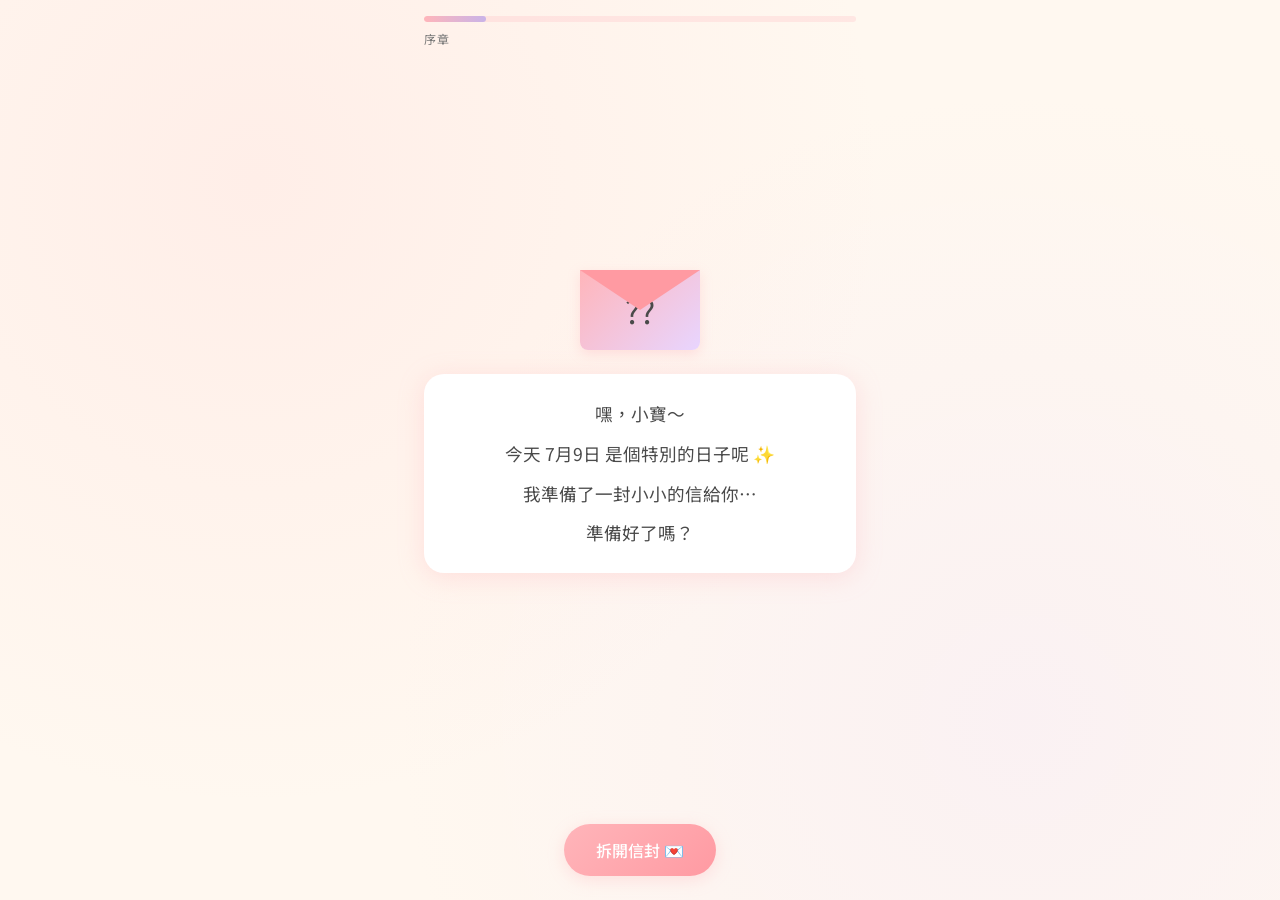
==== index.html @ b20264fc "Add files via upload" ====
<!DOCTYPE html>
<html lang="zh-Hant">
<head>
  <meta charset="UTF-8">
  <meta name="viewport" content="width=device-width, initial-scale=1.0, maximum-scale=1.0, user-scalable=no">
  <meta name="description" content="一封給你的生日驚喜信">
  <title>生日驚喜 💌</title>
  <link rel="preconnect" href="https://fonts.googleapis.com">
  <link rel="preconnect" href="https://fonts.gstatic.com" crossorigin>
  <link href="https://fonts.googleapis.com/css2?family=Noto+Sans+TC:wght@400;500;700&display=swap" rel="stylesheet">
  <link rel="stylesheet" href="css/style.css">
</head>
<body>
  <div id="app">
    <header class="top-bar">
      <div class="progress-track" aria-hidden="true">
        <div class="progress-fill" id="progress-fill"></div>
      </div>
      <span class="chapter-label" id="chapter-label"></span>
    </header>

    <main class="scene-container" id="scene-container" role="main">
      <!-- Scenes rendered by engine.js -->
    </main>

    <footer class="bottom-bar" id="bottom-bar">
      <button type="button" class="btn btn-primary hidden" id="btn-continue">繼續</button>
      <button type="button" class="btn btn-secondary hidden" id="btn-skip">跳過動畫</button>
    </footer>
  </div>

  <canvas id="confetti-canvas" aria-hidden="true"></canvas>

  <button type="button" class="music-toggle hidden" id="music-toggle" aria-label="播放背景音樂">
    <span class="music-icon">🎵</span>
  </button>

  <audio id="bgm" loop preload="none">
    <!-- Optional: add assets/audio/bgm.mp3 and uncomment -->
    <!-- <source src="assets/audio/bgm.mp3" type="audio/mpeg"> -->
  </audio>

  <script type="module" src="js/engine.js"></script>
</body>
</html>
---- css/style.css ----
/* ?? Variables ?? */
:root {
  --cream: #FFF8F0;
  --peach: #FFB5BA;
  --peach-dark: #FF9AA2;
  --lavender: #E8D5FF;
  --lavender-dark: #C9B3E8;
  --text: #4A4A4A;
  --text-light: #777;
  --white: #FFFFFF;
  --shadow: rgba(255, 181, 186, 0.35);
  --radius: 20px;
  --radius-sm: 12px;
  --font: "Noto Sans TC", "PingFang TC", "Microsoft JhengHei", sans-serif;
}

/* ?? Reset & Base ?? */
*,
*::before,
*::after {
  box-sizing: border-box;
  margin: 0;
  padding: 0;
}

html {
  font-size: 16px;
  -webkit-text-size-adjust: 100%;
}

body {
  font-family: var(--font);
  background: var(--cream);
  background-image:
    radial-gradient(circle at 20% 20%, rgba(255, 181, 186, 0.15) 0%, transparent 50%),
    radial-gradient(circle at 80% 80%, rgba(232, 213, 255, 0.2) 0%, transparent 50%);
  color: var(--text);
  min-height: 100dvh;
  overflow-x: hidden;
}

.hidden {
  display: none !important;
}

/* ?? App Layout ?? */
#app {
  max-width: 480px;
  margin: 0 auto;
  min-height: 100dvh;
  display: flex;
  flex-direction: column;
  padding: 0 16px;
}

.top-bar {
  padding: 16px 0 8px;
  flex-shrink: 0;
}

.progress-track {
  height: 6px;
  background: rgba(255, 181, 186, 0.25);
  border-radius: 99px;
  overflow: hidden;
}

.progress-fill {
  height: 100%;
  width: 0%;
  background: linear-gradient(90deg, var(--peach), var(--lavender-dark));
  border-radius: 99px;
  transition: width 0.5s ease;
}

.chapter-label {
  display: block;
  margin-top: 8px;
  font-size: 0.75rem;
  color: var(--text-light);
  letter-spacing: 0.05em;
}

.scene-container {
  flex: 1;
  display: flex;
  flex-direction: column;
  justify-content: center;
  padding: 16px 0 24px;
  transition: opacity 0.25s ease, transform 0.25s ease;
}

.scene-container.scene-exit {
  opacity: 0;
  transform: translateY(-16px);
}

.scene-container.scene-enter {
  opacity: 0;
  transform: translateY(16px);
}

.bottom-bar {
  padding: 12px 0 24px;
  display: flex;
  gap: 12px;
  justify-content: center;
  flex-shrink: 0;
}

/* ?? Buttons ?? */
.btn {
  font-family: var(--font);
  font-size: 1rem;
  font-weight: 500;
  padding: 14px 32px;
  border: none;
  border-radius: 99px;
  cursor: pointer;
  transition: transform 0.2s ease, box-shadow 0.2s ease;
  min-width: 140px;
}

.btn:active {
  transform: scale(0.96);
}

.btn-primary {
  background: linear-gradient(135deg, var(--peach), var(--peach-dark));
  color: var(--white);
  box-shadow: 0 4px 16px var(--shadow);
}

.btn-primary:hover {
  box-shadow: 0 6px 20px var(--shadow);
}

.btn-secondary {
  background: var(--white);
  color: var(--text);
  border: 2px solid var(--lavender);
}

/* ?? Text Box ?? */
.text-box {
  background: var(--white);
  border-radius: var(--radius);
  padding: 24px 20px;
  box-shadow: 0 4px 24px var(--shadow);
  margin-bottom: 16px;
}

.typed-line {
  font-size: 1.05rem;
  line-height: 1.8;
  margin-bottom: 8px;
}

.typed-line:last-child {
  margin-bottom: 0;
}

/* ?? Intro / Envelope ?? */
.scene-intro {
  text-align: center;
}

.envelope {
  position: relative;
  width: 120px;
  height: 80px;
  margin: 0 auto 24px;
  cursor: default;
}

.envelope-body {
  width: 120px;
  height: 80px;
  background: linear-gradient(135deg, var(--peach), var(--lavender));
  border-radius: 0 0 8px 8px;
  display: flex;
  align-items: center;
  justify-content: center;
  box-shadow: 0 4px 12px var(--shadow);
}

.envelope-flap {
  position: absolute;
  top: 0;
  left: 0;
  width: 0;
  height: 0;
  border-left: 60px solid transparent;
  border-right: 60px solid transparent;
  border-top: 40px solid var(--peach-dark);
  transform-origin: top center;
  transition: transform 0.6s ease;
  z-index: 1;
}

.envelope-heart {
  font-size: 2rem;
  animation: bounce 2s ease infinite;
}

.envelope-open .envelope-flap {
  transform: rotateX(180deg);
}

.envelope-open .envelope-heart {
  animation: none;
  transform: scale(1.3);
  transition: transform 0.4s ease;
}

@keyframes bounce {
  0%, 100% { transform: translateY(0); }
  50% { transform: translateY(-6px); }
}

/* ?? Story ?? */
.story-image-wrap {
  border-radius: var(--radius);
  overflow: hidden;
  box-shadow: 0 4px 20px var(--shadow);
}

.story-image {
  width: 100%;
  height: auto;
  display: block;
  aspect-ratio: 4 / 3;
  object-fit: cover;
}

/* ?? Quiz ?? */
.quiz-intro,
.quiz-done {
  font-size: 1.05rem;
  line-height: 1.7;
  text-align: center;
  margin-bottom: 20px;
  padding: 16px;
  background: var(--white);
  border-radius: var(--radius);
  box-shadow: 0 2px 12px var(--shadow);
}

.quiz-block {
  background: var(--white);
  border-radius: var(--radius);
  padding: 20px;
  margin-bottom: 16px;
  box-shadow: 0 2px 12px var(--shadow);
}

.quiz-question {
  font-size: 1rem;
  font-weight: 500;
  margin-bottom: 16px;
  line-height: 1.6;
}

.quiz-options {
  display: flex;
  flex-direction: column;
  gap: 10px;
}

.quiz-option {
  font-family: var(--font);
  font-size: 0.95rem;
  padding: 14px 16px;
  border: 2px solid var(--lavender);
  border-radius: var(--radius-sm);
  background: var(--cream);
  color: var(--text);
  cursor: pointer;
  text-align: left;
  transition: all 0.2s ease;
}

.quiz-option:hover:not(:disabled) {
  border-color: var(--peach);
  background: rgba(255, 181, 186, 0.15);
}

.quiz-option.correct {
  border-color: #7BC67E;
  background: rgba(123, 198, 126, 0.15);
}

.quiz-option.wrong {
  border-color: var(--peach-dark);
  background: rgba(255, 154, 162, 0.15);
}

.quiz-feedback {
  margin-top: 14px;
  font-size: 0.9rem;
  color: var(--peach-dark);
  line-height: 1.6;
  animation: fadeInUp 0.3s ease;
}

@keyframes fadeInUp {
  from { opacity: 0; transform: translateY(8px); }
  to { opacity: 1; transform: translateY(0); }
}

/* ?? Gallery ?? */
.gallery-intro {
  text-align: center;
  font-size: 1.05rem;
  margin-bottom: 16px;
  padding: 12px;
}

.gallery-slider {
  overflow: hidden;
  border-radius: var(--radius);
  box-shadow: 0 4px 20px var(--shadow);
  background: var(--white);
}

.gallery-track {
  display: flex;
  transition: transform 0.4s ease;
}

.gallery-slide {
  min-width: 100%;
  flex-shrink: 0;
}

.gallery-slide img {
  width: 100%;
  aspect-ratio: 4 / 3;
  object-fit: cover;
  display: block;
}

.gallery-caption {
  padding: 16px;
  font-size: 0.95rem;
  line-height: 1.6;
  text-align: center;
}

.gallery-nav {
  display: flex;
  align-items: center;
  justify-content: center;
  gap: 16px;
  margin-top: 16px;
}

.gallery-arrow {
  width: 44px;
  height: 44px;
  border-radius: 50%;
  border: 2px solid var(--lavender);
  background: var(--white);
  font-size: 1.5rem;
  color: var(--text);
  cursor: pointer;
  display: flex;
  align-items: center;
  justify-content: center;
  line-height: 1;
  transition: background 0.2s;
}

.gallery-arrow:hover {
  background: var(--lavender);
}

.gallery-dots {
  display: flex;
  gap: 8px;
}

.gallery-dot {
  width: 8px;
  height: 8px;
  border-radius: 50%;
  background: rgba(255, 181, 186, 0.4);
  transition: background 0.2s, transform 0.2s;
}

.gallery-dot.active {
  background: var(--peach);
  transform: scale(1.3);
}

/* ?? Gift Choice ?? */
.gift-grid {
  display: grid;
  grid-template-columns: repeat(3, 1fr);
  gap: 12px;
  margin-top: 8px;
}

.gift-box {
  font-family: var(--font);
  display: flex;
  flex-direction: column;
  align-items: center;
  gap: 8px;
  padding: 20px 8px;
  border: 2px solid var(--lavender);
  border-radius: var(--radius);
  background: var(--white);
  cursor: pointer;
  transition: all 0.25s ease;
}

.gift-box:hover:not(:disabled) {
  transform: translateY(-4px);
  box-shadow: 0 8px 20px var(--shadow);
  border-color: var(--peach);
}

.gift-box.selected {
  border-color: var(--peach);
  background: rgba(255, 181, 186, 0.15);
  transform: scale(1.05);
}

.gift-box:disabled {
  opacity: 0.6;
  cursor: default;
}

.gift-emoji {
  font-size: 2rem;
}

.gift-label {
  font-size: 0.75rem;
  color: var(--text-light);
  text-align: center;
  line-height: 1.4;
}

.gift-reveal {
  margin-top: 20px;
  padding: 20px;
  background: linear-gradient(135deg, rgba(255, 181, 186, 0.2), rgba(232, 213, 255, 0.3));
  border-radius: var(--radius);
  text-align: center;
  font-size: 1.05rem;
  line-height: 1.8;
  animation: fadeInUp 0.4s ease;
}

/* ?? Candle / Cake ?? */
.scene-candle {
  text-align: center;
}

.cake {
  margin-top: 16px;
}

.candles-row {
  display: flex;
  justify-content: center;
  gap: 24px;
  margin-bottom: 4px;
}

.candle {
  background: none;
  border: none;
  cursor: pointer;
  display: flex;
  flex-direction: column;
  align-items: center;
  padding: 8px;
  transition: transform 0.2s;
}

.candle.lit:hover {
  transform: scale(1.15);
}

.candle .flame {
  font-size: 1.5rem;
  animation: flicker 0.8s ease infinite alternate;
}

.candle.out .flame {
  animation: none;
}

.candle .stick {
  font-size: 1.2rem;
  color: var(--peach-dark);
  font-weight: bold;
}

@keyframes flicker {
  from { transform: scale(1) rotate(-3deg); }
  to { transform: scale(1.1) rotate(3deg); }
}

.cake-body {
  font-size: 4rem;
  line-height: 1;
}

/* ?? Finale ?? */
.scene-finale {
  position: relative;
  overflow: hidden;
}

.finale-text {
  position: relative;
  z-index: 1;
}

.finale-text .typed-line {
  text-align: center;
}

.finale-restart {
  display: block;
  margin: 24px auto 0;
  position: relative;
  z-index: 1;
}

.floating-heart {
  position: absolute;
  font-size: 1.2rem;
  opacity: 0.5;
  animation: floatUp linear infinite;
  pointer-events: none;
  z-index: 0;
}

@keyframes floatUp {
  0% {
    transform: translateY(100vh) rotate(0deg);
    opacity: 0;
  }
  10% { opacity: 0.6; }
  90% { opacity: 0.4; }
  100% {
    transform: translateY(-20px) rotate(360deg);
    opacity: 0;
  }
}

/* ?? Confetti Canvas ?? */
#confetti-canvas {
  position: fixed;
  inset: 0;
  pointer-events: none;
  z-index: 100;
  display: none;
}

#confetti-canvas.active {
  display: block;
}

/* ?? Music Toggle ?? */
.music-toggle {
  position: fixed;
  bottom: 24px;
  right: 24px;
  width: 48px;
  height: 48px;
  border-radius: 50%;
  border: 2px solid var(--lavender);
  background: var(--white);
  cursor: pointer;
  font-size: 1.2rem;
  box-shadow: 0 2px 12px var(--shadow);
  z-index: 50;
  transition: transform 0.2s;
}

.music-toggle.playing {
  animation: bounce 1s ease infinite;
}

.music-toggle:hover {
  transform: scale(1.1);
}

/* ?? Desktop ?? */
@media (min-width: 481px) {
  #app {
    padding: 0 24px;
  }

  .typed-line {
    font-size: 1.1rem;
  }

  .gift-grid {
    gap: 16px;
  }
}
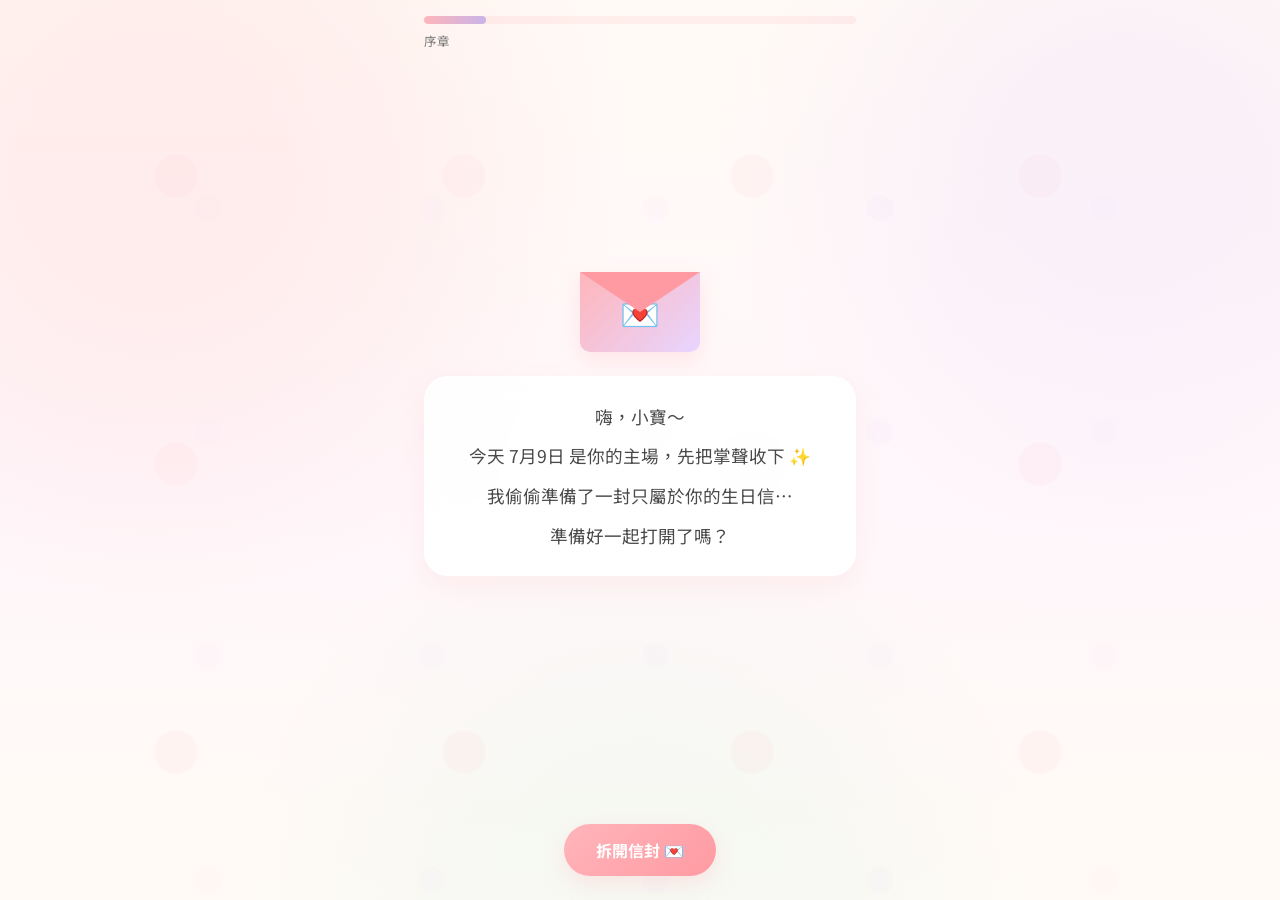
==== commit c25d6f37: "codex update" ====
--- a/index.html
+++ b/index.html
@@ -1,45 +1,46 @@
-<!DOCTYPE html>
-<html lang="zh-Hant">
-<head>
-  <meta charset="UTF-8">
-  <meta name="viewport" content="width=device-width, initial-scale=1.0, maximum-scale=1.0, user-scalable=no">
-  <meta name="description" content="一封給你的生日驚喜信">
-  <title>生日驚喜 💌</title>
-  <link rel="preconnect" href="https://fonts.googleapis.com">
-  <link rel="preconnect" href="https://fonts.gstatic.com" crossorigin>
-  <link href="https://fonts.googleapis.com/css2?family=Noto+Sans+TC:wght@400;500;700&display=swap" rel="stylesheet">
-  <link rel="stylesheet" href="css/style.css">
-</head>
-<body>
-  <div id="app">
-    <header class="top-bar">
-      <div class="progress-track" aria-hidden="true">
-        <div class="progress-fill" id="progress-fill"></div>
-      </div>
-      <span class="chapter-label" id="chapter-label"></span>
-    </header>
-
-    <main class="scene-container" id="scene-container" role="main">
-      <!-- Scenes rendered by engine.js -->
-    </main>
-
-    <footer class="bottom-bar" id="bottom-bar">
-      <button type="button" class="btn btn-primary hidden" id="btn-continue">繼續</button>
-      <button type="button" class="btn btn-secondary hidden" id="btn-skip">跳過動畫</button>
-    </footer>
-  </div>
-
-  <canvas id="confetti-canvas" aria-hidden="true"></canvas>
-
-  <button type="button" class="music-toggle hidden" id="music-toggle" aria-label="播放背景音樂">
-    <span class="music-icon">🎵</span>
-  </button>
-
-  <audio id="bgm" loop preload="none">
-    <!-- Optional: add assets/audio/bgm.mp3 and uncomment -->
-    <!-- <source src="assets/audio/bgm.mp3" type="audio/mpeg"> -->
-  </audio>
-
-  <script type="module" src="js/engine.js"></script>
-</body>
-</html>
+<!DOCTYPE html>
+<html lang="zh-Hant-TW">
+<head>
+  <meta charset="UTF-8">
+  <meta name="viewport" content="width=device-width, initial-scale=1.0, maximum-scale=1.0, user-scalable=no">
+  <meta name="description" content="送給最喜歡的人的生日驚喜互動小網站。">
+  <meta name="theme-color" content="#FFB5BA">
+  <title>生日驚喜 💌</title>
+  <link rel="preconnect" href="https://fonts.googleapis.com">
+  <link rel="preconnect" href="https://fonts.gstatic.com" crossorigin>
+  <link href="https://fonts.googleapis.com/css2?family=Noto+Sans+TC:wght@400;500;700;800&display=swap" rel="stylesheet">
+  <link rel="stylesheet" href="css/style.css">
+</head>
+<body>
+  <div id="app">
+    <header class="top-bar">
+      <div class="progress-track" aria-hidden="true">
+        <div class="progress-fill" id="progress-fill"></div>
+      </div>
+      <span class="chapter-label" id="chapter-label"></span>
+    </header>
+
+    <main class="scene-container" id="scene-container" role="main" aria-live="polite">
+      <!-- Scenes rendered by engine.js -->
+    </main>
+
+    <footer class="bottom-bar" id="bottom-bar">
+      <button type="button" class="btn btn-primary hidden" id="btn-continue">繼續</button>
+      <button type="button" class="btn btn-secondary hidden" id="btn-skip">直接看完</button>
+    </footer>
+  </div>
+
+  <canvas id="confetti-canvas" aria-hidden="true"></canvas>
+
+  <button type="button" class="music-toggle hidden" id="music-toggle" aria-label="切換背景音樂">
+    <span class="music-icon">🎵</span>
+  </button>
+
+  <audio id="bgm" loop preload="none">
+    <!-- Optional: add assets/audio/bgm.mp3 and uncomment -->
+    <!-- <source src="assets/audio/bgm.mp3" type="audio/mpeg"> -->
+  </audio>
+
+  <script type="module" src="js/engine.js"></script>
+</body>
+</html>
--- a/css/style.css
+++ b/css/style.css
@@ -1,20 +1,19 @@
-/* ?? Variables ?? */
 :root {
-  --cream: #FFF8F0;
-  --peach: #FFB5BA;
-  --peach-dark: #FF9AA2;
-  --lavender: #E8D5FF;
-  --lavender-dark: #C9B3E8;
-  --text: #4A4A4A;
+  --cream: #fff8f0;
+  --peach: #ffb5ba;
+  --peach-dark: #ff9aa2;
+  --lavender: #e8d5ff;
+  --lavender-dark: #c9b3e8;
+  --mint: #d9f4e6;
+  --text: #4a4a4a;
   --text-light: #777;
-  --white: #FFFFFF;
-  --shadow: rgba(255, 181, 186, 0.35);
-  --radius: 20px;
-  --radius-sm: 12px;
+  --white: #ffffff;
+  --shadow: rgba(255, 181, 186, 0.28);
+  --radius: 24px;
+  --radius-sm: 14px;
   --font: "Noto Sans TC", "PingFang TC", "Microsoft JhengHei", sans-serif;
 }
 
-/* ?? Reset & Base ?? */
 *,
 *::before,
 *::after {
@@ -26,24 +25,61 @@
 html {
   font-size: 16px;
   -webkit-text-size-adjust: 100%;
+  scroll-behavior: smooth;
 }
 
 body {
   font-family: var(--font);
-  background: var(--cream);
-  background-image:
-    radial-gradient(circle at 20% 20%, rgba(255, 181, 186, 0.15) 0%, transparent 50%),
-    radial-gradient(circle at 80% 80%, rgba(232, 213, 255, 0.2) 0%, transparent 50%);
   color: var(--text);
   min-height: 100dvh;
   overflow-x: hidden;
+  background:
+    radial-gradient(circle at 12% 18%, rgba(255, 181, 186, 0.18) 0 10%, transparent 35%),
+    radial-gradient(circle at 88% 18%, rgba(232, 213, 255, 0.22) 0 9%, transparent 30%),
+    radial-gradient(circle at 50% 100%, rgba(217, 244, 230, 0.22) 0 12%, transparent 38%),
+    linear-gradient(180deg, #fffaf5 0%, #fff7fb 55%, #fffaf5 100%);
+}
+
+body::before {
+  content: "";
+  position: fixed;
+  inset: -20vmax;
+  background:
+    radial-gradient(circle, rgba(255, 181, 186, 0.16) 0 10%, transparent 11%),
+    radial-gradient(circle, rgba(232, 213, 255, 0.16) 0 8%, transparent 9%);
+  background-size: 18rem 18rem, 14rem 14rem;
+  background-position: 0 0, 8rem 8rem;
+  opacity: 0.5;
+  pointer-events: none;
+  z-index: -1;
+  animation: drift 28s linear infinite;
+}
+
+@keyframes drift {
+  from {
+    transform: translate3d(0, 0, 0) rotate(0deg);
+  }
+  to {
+    transform: translate3d(2rem, -3rem, 0) rotate(3deg);
+  }
+}
+
+button,
+input,
+textarea,
+select {
+  font: inherit;
+}
+
+button:focus-visible {
+  outline: 3px solid rgba(255, 154, 162, 0.45);
+  outline-offset: 3px;
 }
 
 .hidden {
   display: none !important;
 }
 
-/* ?? App Layout ?? */
 #app {
   max-width: 480px;
   margin: 0 auto;
@@ -51,6 +87,7 @@
   display: flex;
   flex-direction: column;
   padding: 0 16px;
+  position: relative;
 }
 
 .top-bar {
@@ -59,26 +96,27 @@
 }
 
 .progress-track {
-  height: 6px;
-  background: rgba(255, 181, 186, 0.25);
-  border-radius: 99px;
+  height: 8px;
+  background: rgba(255, 181, 186, 0.18);
+  border-radius: 999px;
   overflow: hidden;
+  backdrop-filter: blur(10px);
 }
 
 .progress-fill {
   height: 100%;
   width: 0%;
   background: linear-gradient(90deg, var(--peach), var(--lavender-dark));
-  border-radius: 99px;
-  transition: width 0.5s ease;
+  border-radius: 999px;
+  transition: width 0.45s ease;
 }
 
 .chapter-label {
   display: block;
   margin-top: 8px;
-  font-size: 0.75rem;
+  font-size: 0.78rem;
   color: var(--text-light);
-  letter-spacing: 0.05em;
+  letter-spacing: 0.08em;
 }
 
 .scene-container {
@@ -86,18 +124,18 @@
   display: flex;
   flex-direction: column;
   justify-content: center;
-  padding: 16px 0 24px;
+  padding: 18px 0 24px;
   transition: opacity 0.25s ease, transform 0.25s ease;
 }
 
 .scene-container.scene-exit {
   opacity: 0;
-  transform: translateY(-16px);
+  transform: translateY(-16px) scale(0.99);
 }
 
 .scene-container.scene-enter {
   opacity: 0;
-  transform: translateY(16px);
+  transform: translateY(16px) scale(0.99);
 }
 
 .bottom-bar {
@@ -108,17 +146,20 @@
   flex-shrink: 0;
 }
 
-/* ?? Buttons ?? */
 .btn {
   font-family: var(--font);
   font-size: 1rem;
-  font-weight: 500;
+  font-weight: 700;
   padding: 14px 32px;
   border: none;
-  border-radius: 99px;
+  border-radius: 999px;
   cursor: pointer;
-  transition: transform 0.2s ease, box-shadow 0.2s ease;
+  transition: transform 0.2s ease, box-shadow 0.2s ease, filter 0.2s ease;
   min-width: 140px;
+}
+
+.btn:hover {
+  filter: brightness(1.02);
 }
 
 .btn:active {
@@ -128,26 +169,28 @@
 .btn-primary {
   background: linear-gradient(135deg, var(--peach), var(--peach-dark));
   color: var(--white);
-  box-shadow: 0 4px 16px var(--shadow);
+  box-shadow: 0 8px 20px var(--shadow);
 }
 
 .btn-primary:hover {
-  box-shadow: 0 6px 20px var(--shadow);
+  box-shadow: 0 10px 24px rgba(255, 154, 162, 0.35);
 }
 
 .btn-secondary {
-  background: var(--white);
+  background: rgba(255, 255, 255, 0.88);
   color: var(--text);
-  border: 2px solid var(--lavender);
-}
-
-/* ?? Text Box ?? */
+  border: 2px solid rgba(232, 213, 255, 0.9);
+  backdrop-filter: blur(10px);
+}
+
 .text-box {
-  background: var(--white);
+  background: rgba(255, 255, 255, 0.9);
   border-radius: var(--radius);
   padding: 24px 20px;
-  box-shadow: 0 4px 24px var(--shadow);
+  box-shadow: 0 10px 28px rgba(255, 181, 186, 0.18);
   margin-bottom: 16px;
+  backdrop-filter: blur(12px);
+  border: 1px solid rgba(255, 255, 255, 0.6);
 }
 
 .typed-line {
@@ -160,7 +203,6 @@
   margin-bottom: 0;
 }
 
-/* ?? Intro / Envelope ?? */
 .scene-intro {
   text-align: center;
 }
@@ -171,17 +213,18 @@
   height: 80px;
   margin: 0 auto 24px;
   cursor: default;
+  perspective: 800px;
 }
 
 .envelope-body {
   width: 120px;
   height: 80px;
   background: linear-gradient(135deg, var(--peach), var(--lavender));
-  border-radius: 0 0 8px 8px;
+  border-radius: 0 0 10px 10px;
   display: flex;
   align-items: center;
   justify-content: center;
-  box-shadow: 0 4px 12px var(--shadow);
+  box-shadow: 0 8px 20px var(--shadow);
 }
 
 .envelope-flap {
@@ -209,20 +252,26 @@
 
 .envelope-open .envelope-heart {
   animation: none;
-  transform: scale(1.3);
+  transform: scale(1.25);
   transition: transform 0.4s ease;
 }
 
 @keyframes bounce {
-  0%, 100% { transform: translateY(0); }
-  50% { transform: translateY(-6px); }
-}
-
-/* ?? Story ?? */
+  0%,
+  100% {
+    transform: translateY(0);
+  }
+
+  50% {
+    transform: translateY(-6px);
+  }
+}
+
 .story-image-wrap {
   border-radius: var(--radius);
   overflow: hidden;
-  box-shadow: 0 4px 20px var(--shadow);
+  box-shadow: 0 10px 28px rgba(255, 181, 186, 0.18);
+  border: 1px solid rgba(255, 255, 255, 0.6);
 }
 
 .story-image {
@@ -233,7 +282,6 @@
   object-fit: cover;
 }
 
-/* ?? Quiz ?? */
 .quiz-intro,
 .quiz-done {
   font-size: 1.05rem;
@@ -241,17 +289,19 @@
   text-align: center;
   margin-bottom: 20px;
   padding: 16px;
-  background: var(--white);
+  background: rgba(255, 255, 255, 0.9);
   border-radius: var(--radius);
-  box-shadow: 0 2px 12px var(--shadow);
+  box-shadow: 0 6px 18px rgba(255, 181, 186, 0.16);
+  border: 1px solid rgba(255, 255, 255, 0.6);
 }
 
 .quiz-block {
-  background: var(--white);
+  background: rgba(255, 255, 255, 0.92);
   border-radius: var(--radius);
   padding: 20px;
   margin-bottom: 16px;
-  box-shadow: 0 2px 12px var(--shadow);
+  box-shadow: 0 6px 18px rgba(255, 181, 186, 0.16);
+  border: 1px solid rgba(255, 255, 255, 0.6);
 }
 
 .quiz-question {
@@ -271,9 +321,9 @@
   font-family: var(--font);
   font-size: 0.95rem;
   padding: 14px 16px;
-  border: 2px solid var(--lavender);
+  border: 2px solid rgba(232, 213, 255, 0.95);
   border-radius: var(--radius-sm);
-  background: var(--cream);
+  background: rgba(255, 248, 240, 0.9);
   color: var(--text);
   cursor: pointer;
   text-align: left;
@@ -282,11 +332,11 @@
 
 .quiz-option:hover:not(:disabled) {
   border-color: var(--peach);
-  background: rgba(255, 181, 186, 0.15);
+  background: rgba(255, 181, 186, 0.14);
 }
 
 .quiz-option.correct {
-  border-color: #7BC67E;
+  border-color: #7bc67e;
   background: rgba(123, 198, 126, 0.15);
 }
 
@@ -304,11 +354,17 @@
 }
 
 @keyframes fadeInUp {
-  from { opacity: 0; transform: translateY(8px); }
-  to { opacity: 1; transform: translateY(0); }
-}
-
-/* ?? Gallery ?? */
+  from {
+    opacity: 0;
+    transform: translateY(8px);
+  }
+
+  to {
+    opacity: 1;
+    transform: translateY(0);
+  }
+}
+
 .gallery-intro {
   text-align: center;
   font-size: 1.05rem;
@@ -319,8 +375,9 @@
 .gallery-slider {
   overflow: hidden;
   border-radius: var(--radius);
-  box-shadow: 0 4px 20px var(--shadow);
-  background: var(--white);
+  box-shadow: 0 10px 28px rgba(255, 181, 186, 0.18);
+  background: rgba(255, 255, 255, 0.92);
+  border: 1px solid rgba(255, 255, 255, 0.6);
 }
 
 .gallery-track {
@@ -359,8 +416,8 @@
   width: 44px;
   height: 44px;
   border-radius: 50%;
-  border: 2px solid var(--lavender);
-  background: var(--white);
+  border: 2px solid rgba(232, 213, 255, 0.95);
+  background: rgba(255, 255, 255, 0.92);
   font-size: 1.5rem;
   color: var(--text);
   cursor: pointer;
@@ -368,11 +425,12 @@
   align-items: center;
   justify-content: center;
   line-height: 1;
-  transition: background 0.2s;
+  transition: background 0.2s, transform 0.2s;
 }
 
 .gallery-arrow:hover {
-  background: var(--lavender);
+  background: rgba(232, 213, 255, 0.6);
+  transform: translateY(-1px);
 }
 
 .gallery-dots {
@@ -393,7 +451,6 @@
   transform: scale(1.3);
 }
 
-/* ?? Gift Choice ?? */
 .gift-grid {
   display: grid;
   grid-template-columns: repeat(3, 1fr);
@@ -408,22 +465,23 @@
   align-items: center;
   gap: 8px;
   padding: 20px 8px;
-  border: 2px solid var(--lavender);
+  border: 2px solid rgba(232, 213, 255, 0.95);
   border-radius: var(--radius);
-  background: var(--white);
+  background: rgba(255, 255, 255, 0.92);
   cursor: pointer;
   transition: all 0.25s ease;
+  box-shadow: 0 4px 14px rgba(255, 181, 186, 0.08);
 }
 
 .gift-box:hover:not(:disabled) {
   transform: translateY(-4px);
-  box-shadow: 0 8px 20px var(--shadow);
+  box-shadow: 0 12px 24px rgba(255, 181, 186, 0.18);
   border-color: var(--peach);
 }
 
 .gift-box.selected {
   border-color: var(--peach);
-  background: rgba(255, 181, 186, 0.15);
+  background: rgba(255, 181, 186, 0.14);
   transform: scale(1.05);
 }
 
@@ -446,15 +504,15 @@
 .gift-reveal {
   margin-top: 20px;
   padding: 20px;
-  background: linear-gradient(135deg, rgba(255, 181, 186, 0.2), rgba(232, 213, 255, 0.3));
+  background: linear-gradient(135deg, rgba(255, 181, 186, 0.18), rgba(232, 213, 255, 0.28));
   border-radius: var(--radius);
   text-align: center;
   font-size: 1.05rem;
   line-height: 1.8;
   animation: fadeInUp 0.4s ease;
-}
-
-/* ?? Candle / Cake ?? */
+  box-shadow: 0 10px 28px rgba(255, 181, 186, 0.16);
+}
+
 .scene-candle {
   text-align: center;
 }
@@ -501,8 +559,13 @@
 }
 
 @keyframes flicker {
-  from { transform: scale(1) rotate(-3deg); }
-  to { transform: scale(1.1) rotate(3deg); }
+  from {
+    transform: scale(1) rotate(-3deg);
+  }
+
+  to {
+    transform: scale(1.1) rotate(3deg);
+  }
 }
 
 .cake-body {
@@ -510,7 +573,6 @@
   line-height: 1;
 }
 
-/* ?? Finale ?? */
 .scene-finale {
   position: relative;
   overflow: hidden;
@@ -546,15 +608,21 @@
     transform: translateY(100vh) rotate(0deg);
     opacity: 0;
   }
-  10% { opacity: 0.6; }
-  90% { opacity: 0.4; }
+
+  10% {
+    opacity: 0.7;
+  }
+
+  90% {
+    opacity: 0.4;
+  }
+
   100% {
     transform: translateY(-20px) rotate(360deg);
     opacity: 0;
   }
 }
 
-/* ?? Confetti Canvas ?? */
 #confetti-canvas {
   position: fixed;
   inset: 0;
@@ -567,7 +635,6 @@
   display: block;
 }
 
-/* ?? Music Toggle ?? */
 .music-toggle {
   position: fixed;
   bottom: 24px;
@@ -575,13 +642,14 @@
   width: 48px;
   height: 48px;
   border-radius: 50%;
-  border: 2px solid var(--lavender);
-  background: var(--white);
+  border: 2px solid rgba(232, 213, 255, 0.95);
+  background: rgba(255, 255, 255, 0.92);
   cursor: pointer;
   font-size: 1.2rem;
-  box-shadow: 0 2px 12px var(--shadow);
+  box-shadow: 0 8px 20px rgba(255, 181, 186, 0.18);
   z-index: 50;
   transition: transform 0.2s;
+  backdrop-filter: blur(10px);
 }
 
 .music-toggle.playing {
@@ -592,7 +660,6 @@
   transform: scale(1.1);
 }
 
-/* ?? Desktop ?? */
 @media (min-width: 481px) {
   #app {
     padding: 0 24px;
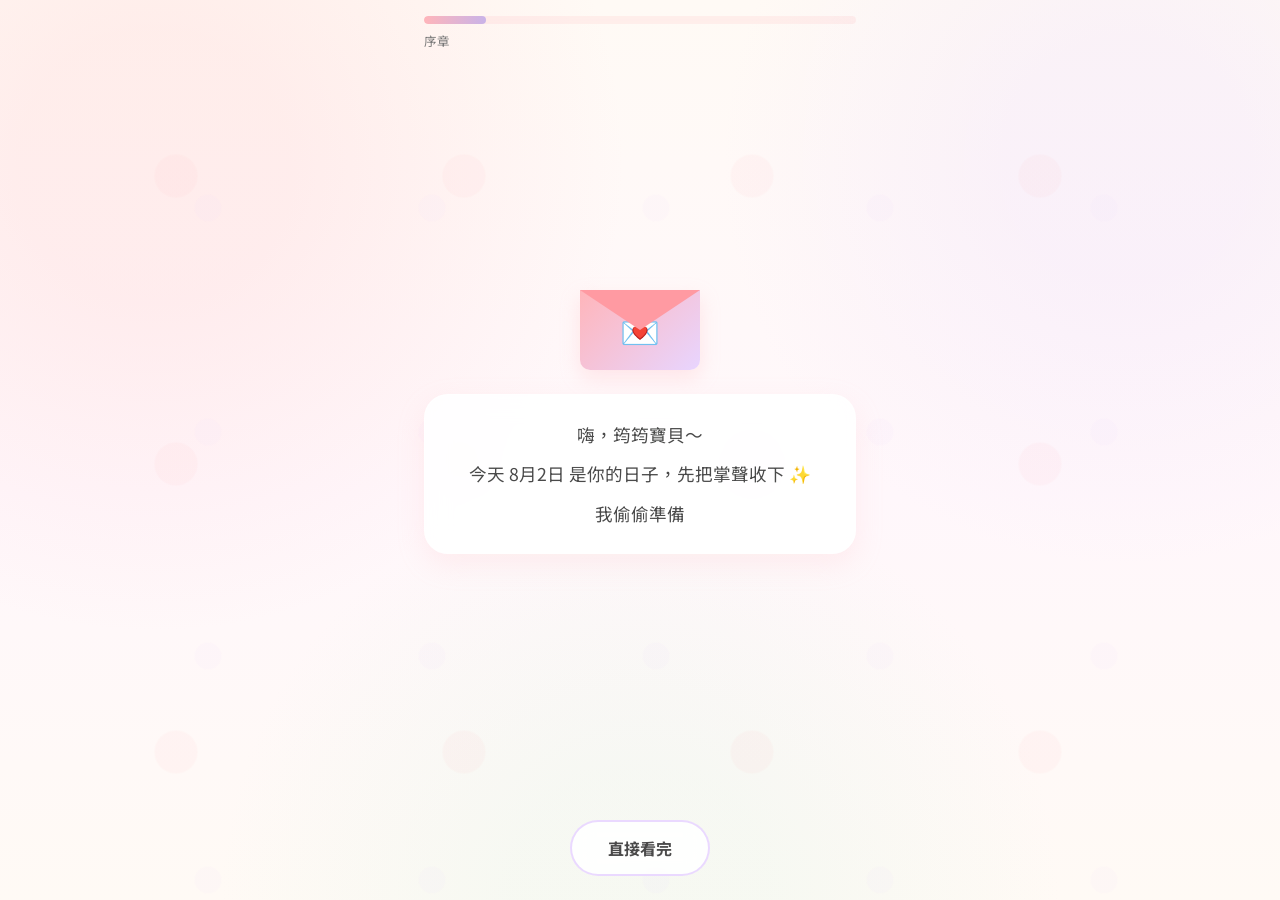
==== commit 6767f41e: "music and text fix" ====
--- a/index.html
+++ b/index.html
@@ -38,7 +38,7 @@
 
   <audio id="bgm" loop preload="none">
     <!-- Optional: add assets/audio/bgm.mp3 and uncomment -->
-    <!-- <source src="assets/audio/bgm.mp3" type="audio/mpeg"> -->
+    <source src="assets/audio/bgm.mp3" type="audio/mpeg">
   </audio>
 
   <script type="module" src="js/engine.js"></script>
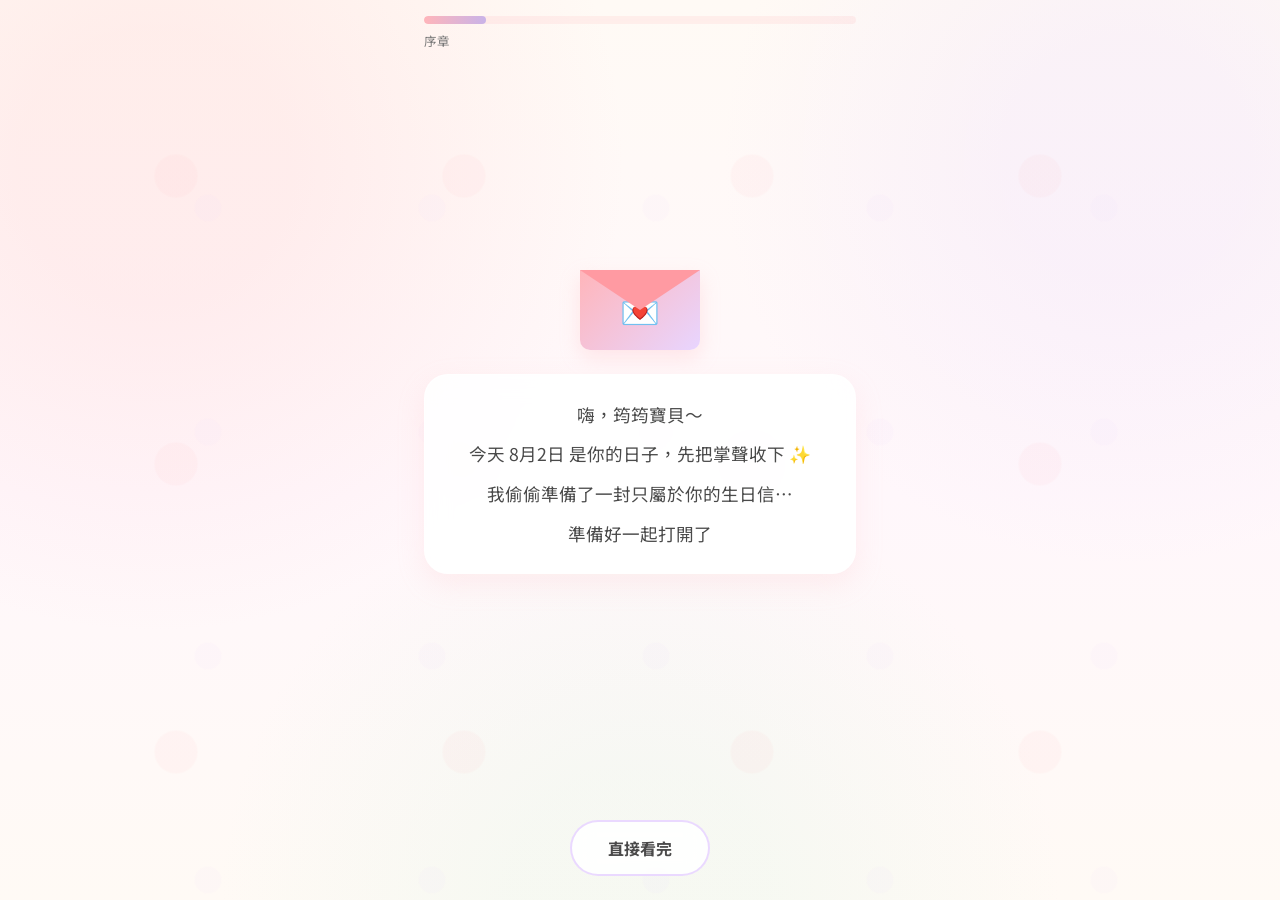
==== commit ce31a663: "codex fix music function" ====
--- a/index.html
+++ b/index.html
@@ -36,6 +36,8 @@
     <span class="music-icon">🎵</span>
   </button>
 
+  <p class="music-hint hidden" id="music-hint">如果有聲音會更有驚喜感，點一下右下角可以開關音樂。</p>
+
   <audio id="bgm" loop preload="none">
     <!-- Optional: add assets/audio/bgm.mp3 and uncomment -->
     <source src="assets/audio/bgm.mp3" type="audio/mpeg">
--- a/css/style.css
+++ b/css/style.css
@@ -660,6 +660,23 @@
   transform: scale(1.1);
 }
 
+.music-hint {
+  position: fixed;
+  right: 24px;
+  bottom: 80px;
+  max-width: min(260px, calc(100vw - 48px));
+  padding: 10px 12px;
+  border-radius: 16px;
+  background: rgba(255, 255, 255, 0.92);
+  border: 1px solid rgba(232, 213, 255, 0.8);
+  box-shadow: 0 8px 20px rgba(255, 181, 186, 0.16);
+  color: var(--text);
+  font-size: 0.85rem;
+  line-height: 1.5;
+  z-index: 49;
+  backdrop-filter: blur(10px);
+}
+
 @media (min-width: 481px) {
   #app {
     padding: 0 24px;
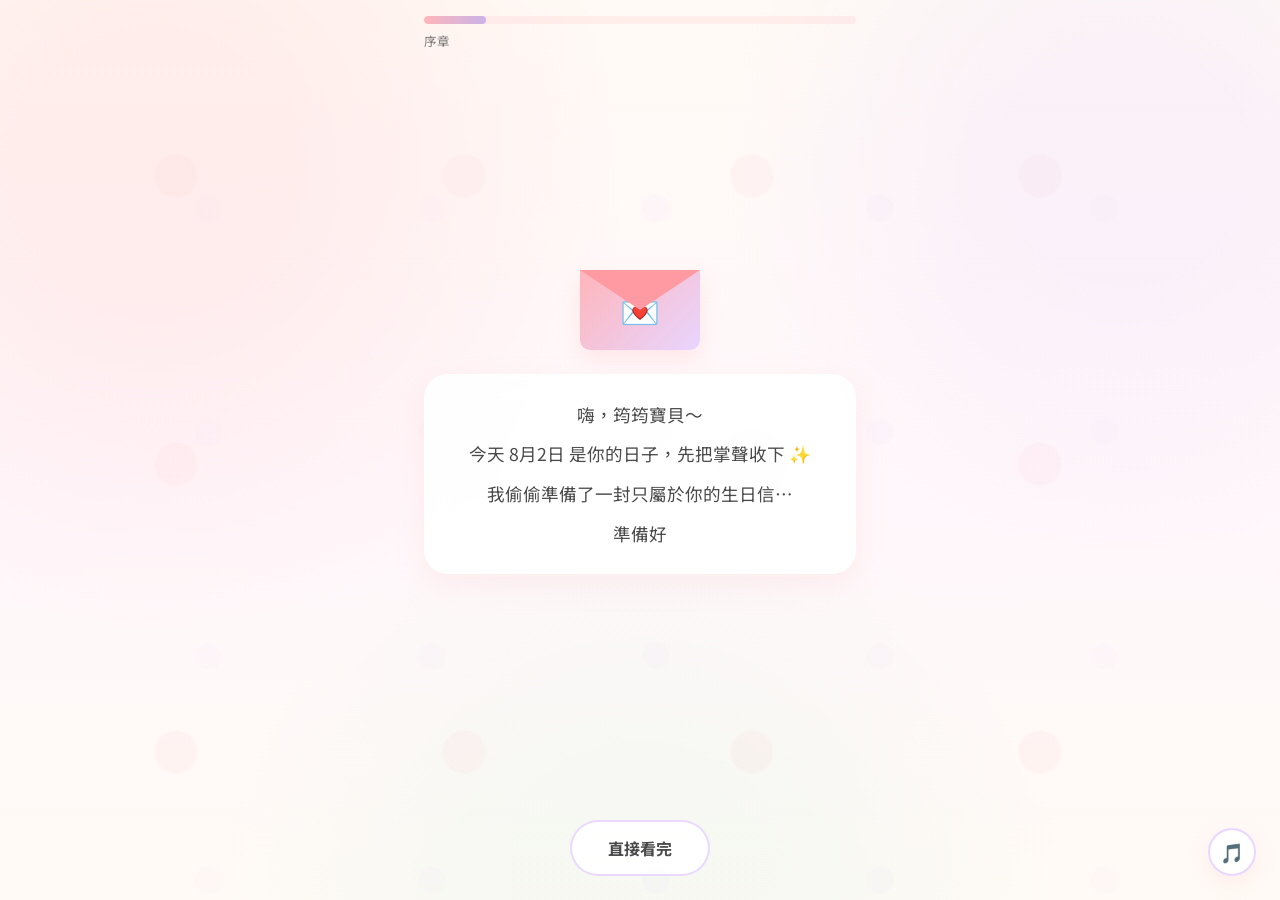
==== commit 5b14bbd4: "music fix" ====
--- a/index.html
+++ b/index.html
@@ -20,9 +20,7 @@
       <span class="chapter-label" id="chapter-label"></span>
     </header>
 
-    <main class="scene-container" id="scene-container" role="main" aria-live="polite">
-      <!-- Scenes rendered by engine.js -->
-    </main>
+    <main class="scene-container" id="scene-container" role="main" aria-live="polite"></main>
 
     <footer class="bottom-bar" id="bottom-bar">
       <button type="button" class="btn btn-primary hidden" id="btn-continue">繼續</button>
@@ -32,14 +30,12 @@
 
   <canvas id="confetti-canvas" aria-hidden="true"></canvas>
 
-  <button type="button" class="music-toggle hidden" id="music-toggle" aria-label="切換背景音樂">
+  <button type="button" class="music-toggle" id="music-toggle" aria-label="切換背景音樂">
     <span class="music-icon">🎵</span>
   </button>
-
-  <p class="music-hint hidden" id="music-hint">如果有聲音會更有驚喜感，點一下右下角可以開關音樂。</p>
+  <p class="music-hint" id="music-hint">如果有聲音會更有驚喜感，點一下右下角可以開關音樂。</p>
 
   <audio id="bgm" loop preload="none">
-    <!-- Optional: add assets/audio/bgm.mp3 and uncomment -->
     <source src="assets/audio/bgm.mp3" type="audio/mpeg">
   </audio>
 
--- a/css/style.css
+++ b/css/style.css
@@ -675,6 +675,15 @@
   line-height: 1.5;
   z-index: 49;
   backdrop-filter: blur(10px);
+  opacity: 0;
+  transform: translateY(6px);
+  pointer-events: none;
+  transition: opacity 0.25s ease, transform 0.25s ease;
+}
+
+.music-hint.show {
+  opacity: 1;
+  transform: translateY(0);
 }
 
 @media (min-width: 481px) {
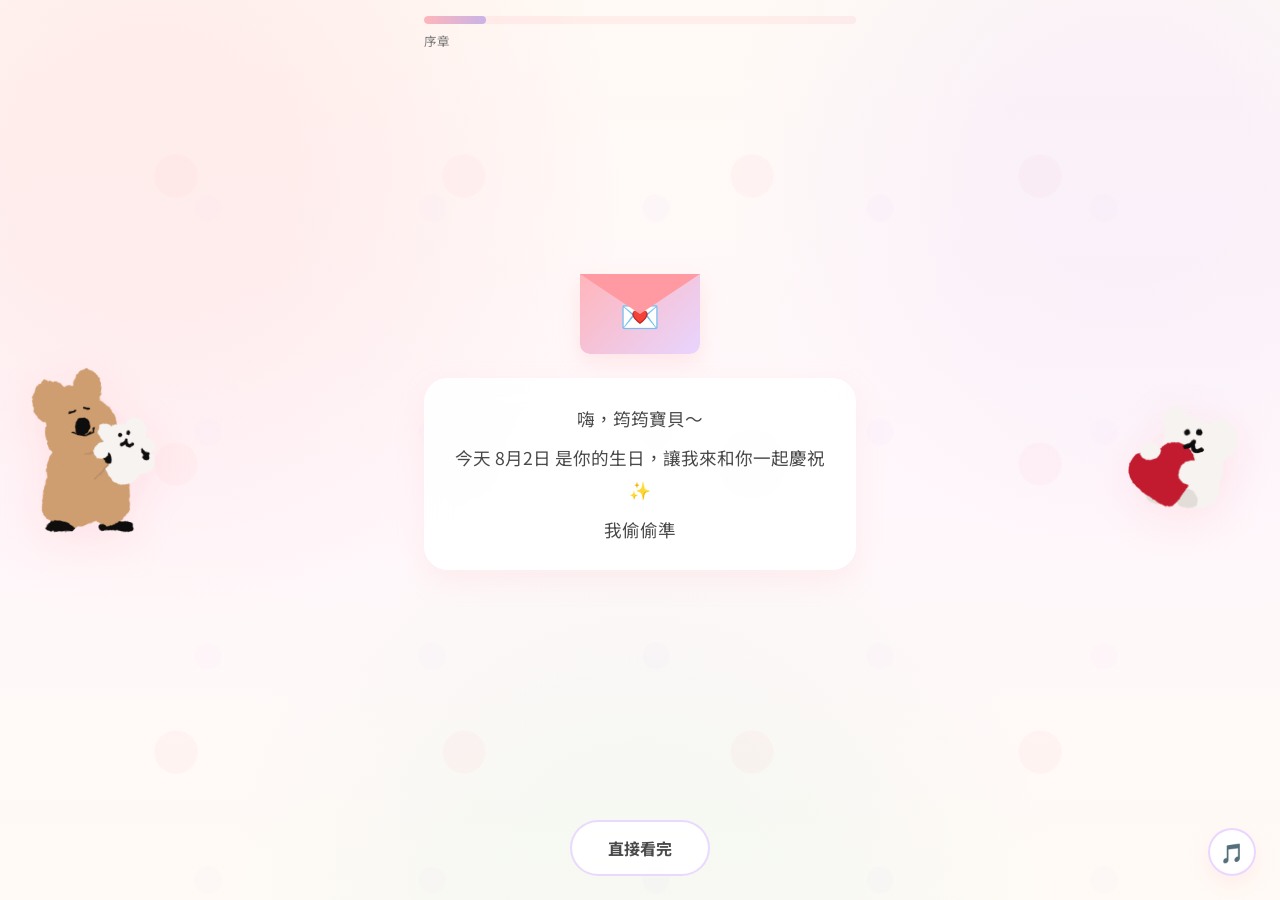
==== commit e5d11f8c: "0730" ====
--- a/index.html
+++ b/index.html
@@ -12,6 +12,9 @@
   <link rel="stylesheet" href="css/style.css">
 </head>
 <body>
+  <img class="side-image side-image-left" src="assets/images/boboquoka.png" alt="左側裝飾圖">
+  <img class="side-image side-image-right" src="assets/images/boobheart.png" alt="右側裝飾圖">
+
   <div id="app">
     <header class="top-bar">
       <div class="progress-track" aria-hidden="true">
--- a/css/style.css
+++ b/css/style.css
@@ -80,6 +80,27 @@
   display: none !important;
 }
 
+.side-image {
+  position: fixed;
+  top: 50%;
+  transform: translateY(-50%);
+  width: clamp(96px, 16vw, 180px);
+  max-width: min(24vw, 180px);
+  height: auto;
+  z-index: 0;
+  opacity: 0.95;
+  pointer-events: none;
+  filter: drop-shadow(0 10px 22px rgba(255, 181, 186, 0.28));
+}
+
+.side-image-left {
+  left: max(8px, env(safe-area-inset-left));
+}
+
+.side-image-right {
+  right: max(8px, env(safe-area-inset-right));
+}
+
 #app {
   max-width: 480px;
   margin: 0 auto;
@@ -88,6 +109,7 @@
   flex-direction: column;
   padding: 0 16px;
   position: relative;
+  z-index: 1;
 }
 
 .top-bar {
@@ -365,14 +387,23 @@
   }
 }
 
+.scene-gallery {
+  display: flex;
+  flex-direction: column;
+  gap: 12px;
+  width: 100%;
+  max-width: 100%;
+}
+
 .gallery-intro {
   text-align: center;
   font-size: 1.05rem;
-  margin-bottom: 16px;
-  padding: 12px;
+  padding: 8px 4px 0;
 }
 
 .gallery-slider {
+  width: 100%;
+  max-width: 100%;
   overflow: hidden;
   border-radius: var(--radius);
   box-shadow: 0 10px 28px rgba(255, 181, 186, 0.18);
@@ -382,26 +413,37 @@
 
 .gallery-track {
   display: flex;
+  width: 100%;
   transition: transform 0.4s ease;
+  will-change: transform;
 }
 
 .gallery-slide {
   min-width: 100%;
   flex-shrink: 0;
+  display: flex;
+  flex-direction: column;
 }
 
 .gallery-slide img {
   width: 100%;
-  aspect-ratio: 4 / 3;
+  height: clamp(220px, 46vw, 320px);
+  max-height: 320px;
   object-fit: cover;
+  object-position: center;
   display: block;
+  background: #f8efe7;
 }
 
 .gallery-caption {
-  padding: 16px;
+  padding: 14px 16px 16px;
   font-size: 0.95rem;
   line-height: 1.6;
   text-align: center;
+  min-height: 3.9em;
+  display: flex;
+  align-items: center;
+  justify-content: center;
 }
 
 .gallery-nav {
@@ -409,12 +451,14 @@
   align-items: center;
   justify-content: center;
   gap: 16px;
-  margin-top: 16px;
+  margin-top: 4px;
+  flex-wrap: wrap;
 }
 
 .gallery-arrow {
   width: 44px;
   height: 44px;
+  flex-shrink: 0;
   border-radius: 50%;
   border: 2px solid rgba(232, 213, 255, 0.95);
   background: rgba(255, 255, 255, 0.92);
@@ -686,6 +730,33 @@
   transform: translateY(0);
 }
 
+@media (max-width: 900px) {
+  .side-image {
+    width: clamp(78px, 18vw, 120px);
+    max-width: min(22vw, 120px);
+    opacity: 0.82;
+  }
+}
+
+@media (max-width: 640px) {
+  .side-image {
+    width: clamp(54px, 16vw, 84px);
+    max-width: min(18vw, 84px);
+    opacity: 0.72;
+    top: auto;
+    bottom: 92px;
+    transform: none;
+  }
+
+  .side-image-left {
+    left: 4px;
+  }
+
+  .side-image-right {
+    right: 4px;
+  }
+}
+
 @media (min-width: 481px) {
   #app {
     padding: 0 24px;
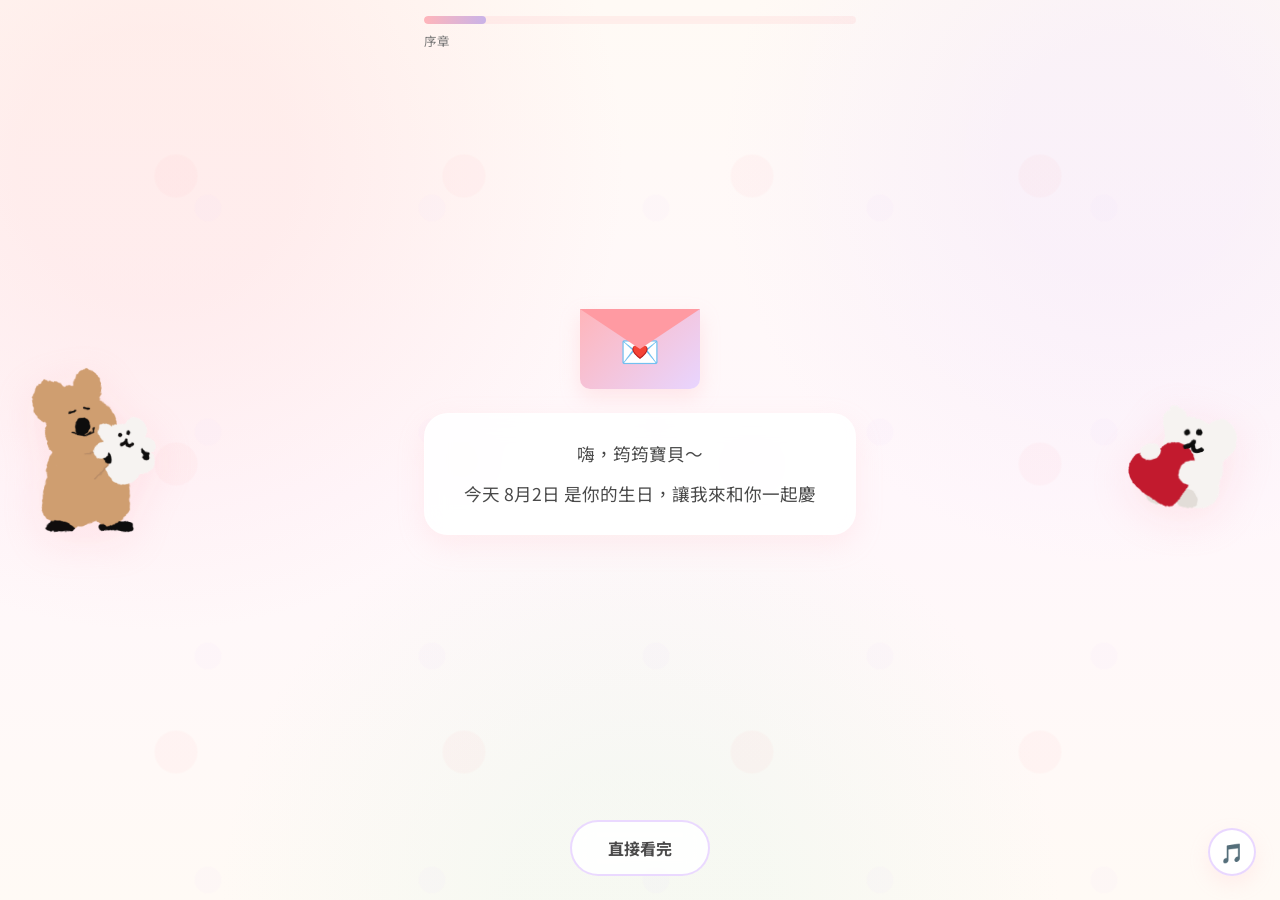
==== commit cb6894c6: "0730" ====
--- a/index.html
+++ b/index.html
@@ -39,7 +39,7 @@
   <p class="music-hint" id="music-hint">如果有聲音會更有驚喜感，點一下右下角可以開關音樂。</p>
 
   <audio id="bgm" loop preload="none">
-    <source src="assets/audio/bgm.mp3" type="audio/mpeg">
+    <source src="assets/audio/bgm.m4a" type="audio/mpeg">
   </audio>
 
   <script type="module" src="js/engine.js"></script>
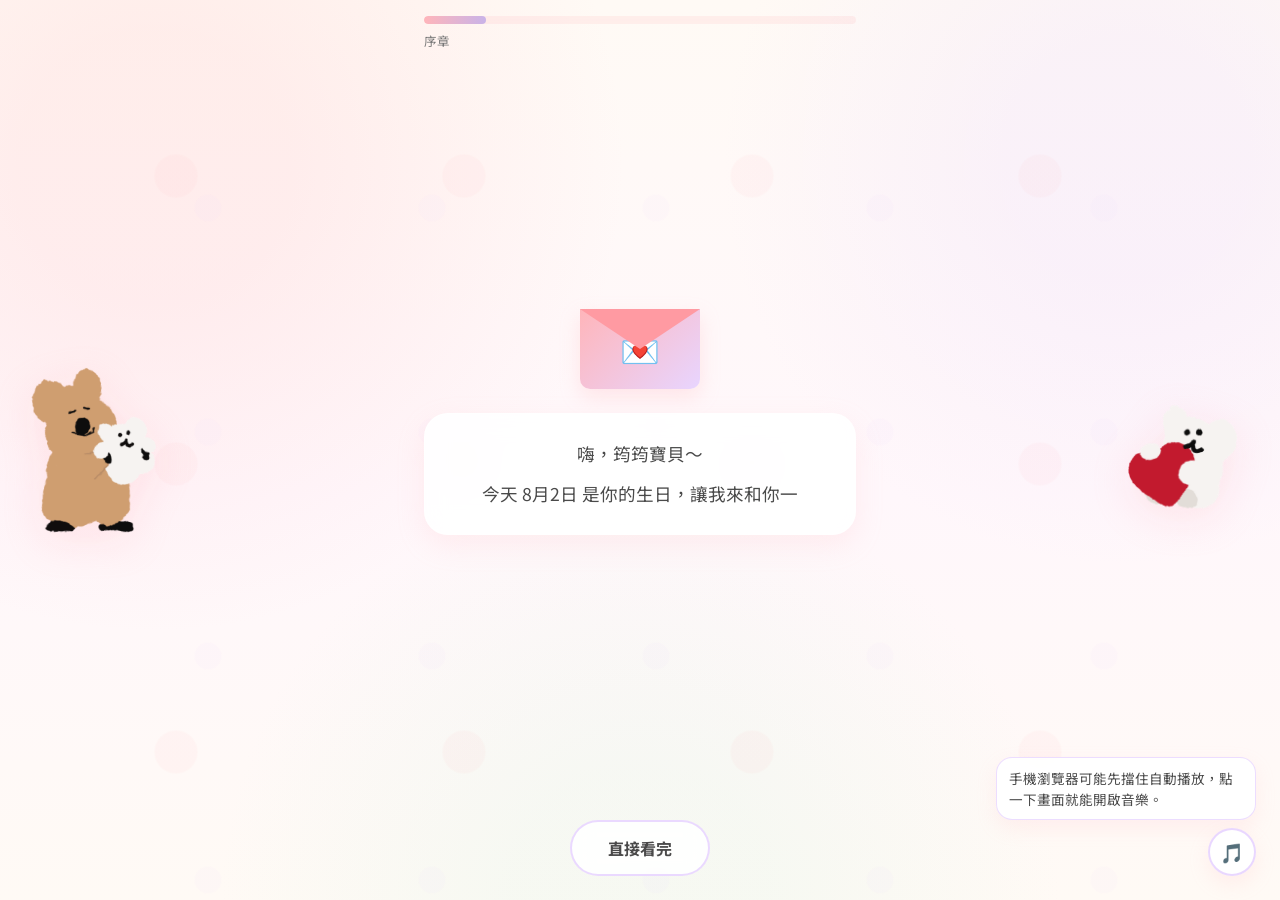
==== commit c524e290: "0730" ====
--- a/index.html
+++ b/index.html
@@ -38,8 +38,8 @@
   </button>
   <p class="music-hint" id="music-hint">如果有聲音會更有驚喜感，點一下右下角可以開關音樂。</p>
 
-  <audio id="bgm" loop preload="none">
-    <source src="assets/audio/bgm.m4a" type="audio/mpeg">
+  <audio id="bgm" loop preload="auto" playsinline>
+    <source src="assets/audio/bgm.m4a" type="audio/mp4">
   </audio>
 
   <script type="module" src="js/engine.js"></script>
